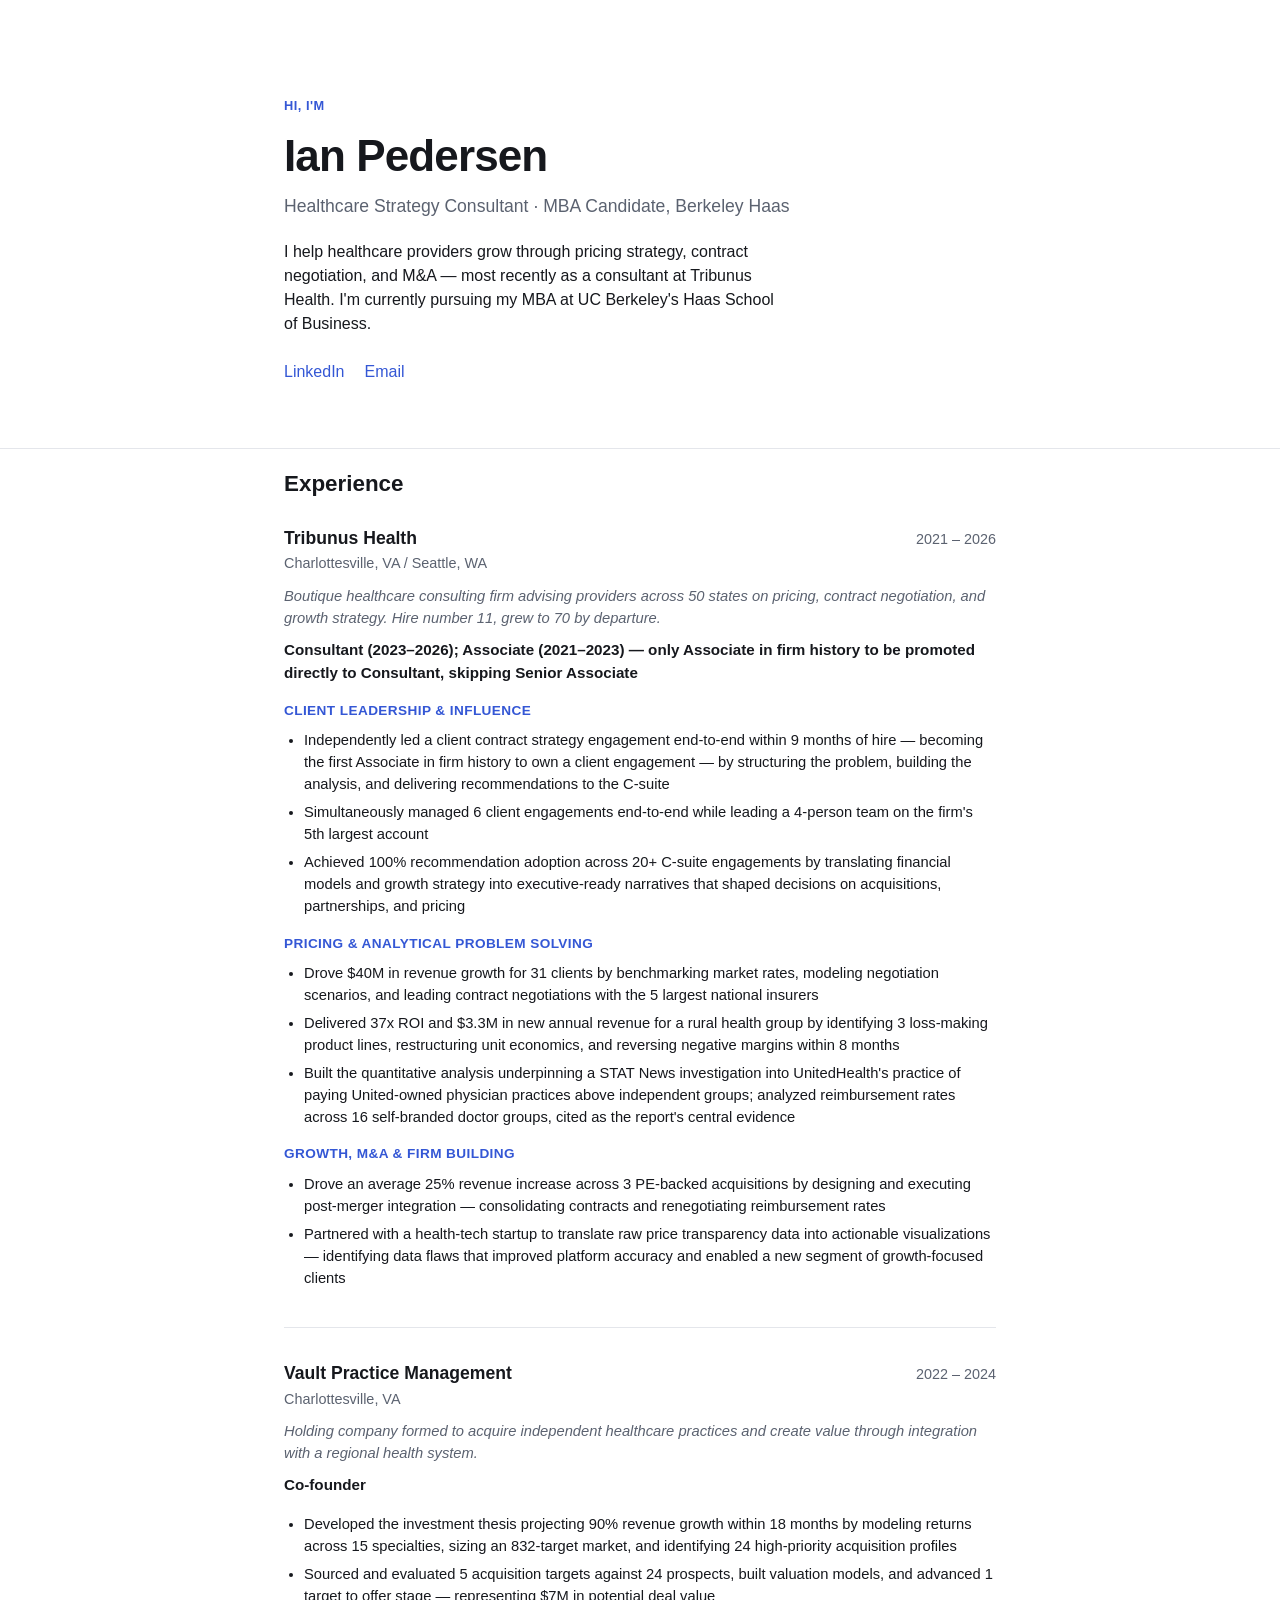
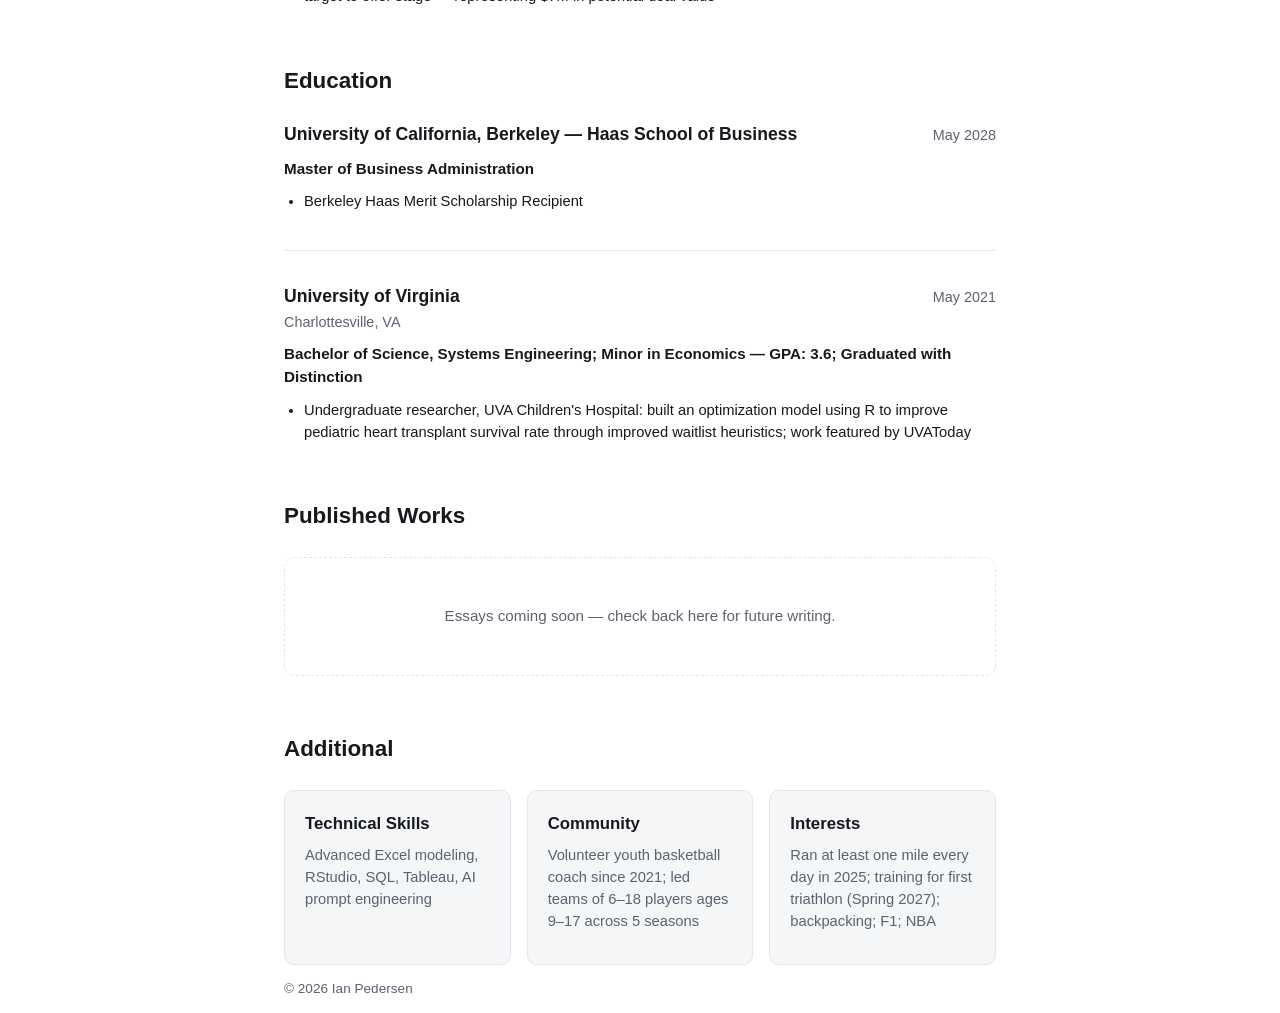
==== index.html @ 04729c50 "Replace placeholder content with resume content Add Experience, Education, and Additional sections s" ====
<!DOCTYPE html>
<html lang="en">
<head>
<meta charset="UTF-8">
<meta name="viewport" content="width=device-width, initial-scale=1.0">
<title>Ian Pedersen</title>
<meta name="description" content="Ian Pedersen — healthcare strategy consultant and MBA candidate at UC Berkeley Haas">
<link rel="stylesheet" href="style.css">
<link rel="icon" href="data:,">
</head>
<body>

<header class="hero">
  <div class="wrap">
    <p class="eyebrow">Hi, I'm</p>
    <h1>Ian Pedersen</h1>
    <p class="tagline">Healthcare Strategy Consultant &middot; MBA Candidate, Berkeley Haas</p>
    <p class="bio">
      I help healthcare providers grow through pricing strategy, contract negotiation, and M&amp;A —
      most recently as a consultant at Tribunus Health. I'm currently pursuing my MBA at UC Berkeley's
      Haas School of Business.
    </p>
    <div class="links">
      <a href="https://www.linkedin.com/in/ianpedersen2" target="_blank" rel="noopener">LinkedIn</a>
      <a href="mailto:ian_pedersen@berkeley.edu">Email</a>
    </div>
  </div>
</header>

<main class="wrap">

  <section id="experience">
    <h2>Experience</h2>

    <article class="job">
      <div class="job-header">
        <div>
          <h3>Tribunus Health</h3>
          <p class="job-location">Charlottesville, VA / Seattle, WA</p>
        </div>
        <p class="job-dates">2021 – 2026</p>
      </div>
      <p class="job-desc">
        Boutique healthcare consulting firm advising providers across 50 states on pricing, contract
        negotiation, and growth strategy. Hire number 11, grew to 70 by departure.
      </p>
      <p class="job-role">
        Consultant (2023–2026); Associate (2021–2023) — only Associate in firm history to be promoted
        directly to Consultant, skipping Senior Associate
      </p>

      <div class="bullet-group">
        <h4>Client Leadership &amp; Influence</h4>
        <ul>
          <li>Independently led a client contract strategy engagement end-to-end within 9 months of hire — becoming the first Associate in firm history to own a client engagement — by structuring the problem, building the analysis, and delivering recommendations to the C-suite</li>
          <li>Simultaneously managed 6 client engagements end-to-end while leading a 4-person team on the firm's 5th largest account</li>
          <li>Achieved 100% recommendation adoption across 20+ C-suite engagements by translating financial models and growth strategy into executive-ready narratives that shaped decisions on acquisitions, partnerships, and pricing</li>
        </ul>
      </div>

      <div class="bullet-group">
        <h4>Pricing &amp; Analytical Problem Solving</h4>
        <ul>
          <li>Drove $40M in revenue growth for 31 clients by benchmarking market rates, modeling negotiation scenarios, and leading contract negotiations with the 5 largest national insurers</li>
          <li>Delivered 37x ROI and $3.3M in new annual revenue for a rural health group by identifying 3 loss-making product lines, restructuring unit economics, and reversing negative margins within 8 months</li>
          <li>Built the quantitative analysis underpinning a STAT News investigation into UnitedHealth's practice of paying United-owned physician practices above independent groups; analyzed reimbursement rates across 16 self-branded doctor groups, cited as the report's central evidence</li>
        </ul>
      </div>

      <div class="bullet-group">
        <h4>Growth, M&amp;A &amp; Firm Building</h4>
        <ul>
          <li>Drove an average 25% revenue increase across 3 PE-backed acquisitions by designing and executing post-merger integration — consolidating contracts and renegotiating reimbursement rates</li>
          <li>Partnered with a health-tech startup to translate raw price transparency data into actionable visualizations — identifying data flaws that improved platform accuracy and enabled a new segment of growth-focused clients</li>
        </ul>
      </div>
    </article>

    <article class="job">
      <div class="job-header">
        <div>
          <h3>Vault Practice Management</h3>
          <p class="job-location">Charlottesville, VA</p>
        </div>
        <p class="job-dates">2022 – 2024</p>
      </div>
      <p class="job-desc">
        Holding company formed to acquire independent healthcare practices and create value through
        integration with a regional health system.
      </p>
      <p class="job-role">Co-founder</p>

      <div class="bullet-group">
        <ul>
          <li>Developed the investment thesis projecting 90% revenue growth within 18 months by modeling returns across 15 specialties, sizing an 832-target market, and identifying 24 high-priority acquisition profiles</li>
          <li>Sourced and evaluated 5 acquisition targets against 24 prospects, built valuation models, and advanced 1 target to offer stage — representing $7M in potential deal value</li>
        </ul>
      </div>
    </article>
  </section>

  <section id="education">
    <h2>Education</h2>

    <article class="job">
      <div class="job-header">
        <div>
          <h3>University of California, Berkeley — Haas School of Business</h3>
        </div>
        <p class="job-dates">May 2028</p>
      </div>
      <p class="job-role">Master of Business Administration</p>
      <ul>
        <li>Berkeley Haas Merit Scholarship Recipient</li>
      </ul>
    </article>

    <article class="job">
      <div class="job-header">
        <div>
          <h3>University of Virginia</h3>
          <p class="job-location">Charlottesville, VA</p>
        </div>
        <p class="job-dates">May 2021</p>
      </div>
      <p class="job-role">Bachelor of Science, Systems Engineering; Minor in Economics — GPA: 3.6; Graduated with Distinction</p>
      <ul>
        <li>Undergraduate researcher, UVA Children's Hospital: built an optimization model using R to improve pediatric heart transplant survival rate through improved waitlist heuristics; work featured by UVAToday</li>
      </ul>
    </article>
  </section>

  <section id="published-works">
    <h2>Published Works</h2>
    <div class="empty-state">
      <p>Essays coming soon — check back here for future writing.</p>
    </div>
  </section>

  <section id="additional">
    <h2>Additional</h2>
    <div class="grid">
      <article class="card">
        <h3>Technical Skills</h3>
        <p>Advanced Excel modeling, RStudio, SQL, Tableau, AI prompt engineering</p>
      </article>
      <article class="card">
        <h3>Community</h3>
        <p>Volunteer youth basketball coach since 2021; led teams of 6–18 players ages 9–17 across 5 seasons</p>
      </article>
      <article class="card">
        <h3>Interests</h3>
        <p>Ran at least one mile every day in 2025; training for first triathlon (Spring 2027); backpacking; F1; NBA</p>
      </article>
    </div>
  </section>

</main>

<footer class="wrap">
  <p>&copy; <span id="year"></span> Ian Pedersen</p>
</footer>

<script>
  document.getElementById('year').textContent = new Date().getFullYear();
</script>
</body>
</html>
---- style.css ----
:root {
  --bg: #ffffff;
  --fg: #16181d;
  --muted: #5b6270;
  --accent: #3457d5;
  --card-bg: #f5f6f8;
  --border: #e4e6eb;
}

@media (prefers-color-scheme: dark) {
  :root {
    --bg: #0f1115;
    --fg: #eef0f4;
    --muted: #a0a6b2;
    --accent: #7c9bff;
    --card-bg: #181b22;
    --border: #262a33;
  }
}

* { box-sizing: border-box; }

body {
  margin: 0;
  background: var(--bg);
  color: var(--fg);
  font-family: -apple-system, BlinkMacSystemFont, "Segoe UI", Roboto, Helvetica, Arial, sans-serif;
  line-height: 1.5;
}

.wrap {
  max-width: 760px;
  margin: 0 auto;
  padding: 0 24px;
}

.hero {
  padding: 96px 0 64px;
  border-bottom: 1px solid var(--border);
}

.eyebrow {
  margin: 0 0 8px;
  color: var(--accent);
  font-weight: 600;
  letter-spacing: 0.04em;
  text-transform: uppercase;
  font-size: 0.8rem;
}

h1 {
  margin: 0 0 4px;
  font-size: 2.75rem;
  letter-spacing: -0.02em;
}

.tagline {
  margin: 0 0 20px;
  color: var(--muted);
  font-size: 1.1rem;
}

.bio {
  max-width: 56ch;
  color: var(--fg);
}

.links {
  margin-top: 24px;
  display: flex;
  gap: 20px;
  flex-wrap: wrap;
}

.links a {
  color: var(--accent);
  text-decoration: none;
  font-weight: 500;
}

.links a:hover {
  text-decoration: underline;
}

main {
  padding: 64px 24px;
}

section {
  margin-bottom: 56px;
}

section:last-child {
  margin-bottom: 0;
}

h2 {
  font-size: 1.4rem;
  margin-bottom: 24px;
}

.job {
  padding-bottom: 32px;
  margin-bottom: 32px;
  border-bottom: 1px solid var(--border);
}

.job:last-child {
  padding-bottom: 0;
  margin-bottom: 0;
  border-bottom: none;
}

.job-header {
  display: flex;
  justify-content: space-between;
  align-items: baseline;
  gap: 16px;
  flex-wrap: wrap;
}

.job-header h3 {
  margin: 0;
  font-size: 1.1rem;
}

.job-location {
  margin: 2px 0 0;
  color: var(--muted);
  font-size: 0.9rem;
}

.job-dates {
  margin: 0;
  color: var(--muted);
  font-size: 0.9rem;
  white-space: nowrap;
}

.job-desc {
  font-style: italic;
  color: var(--muted);
  margin: 10px 0 0;
  font-size: 0.92rem;
}

.job-role {
  font-weight: 600;
  margin: 10px 0 0;
  font-size: 0.95rem;
}

.job ul {
  margin: 10px 0 0;
  padding-left: 20px;
}

.job li {
  margin-bottom: 6px;
  font-size: 0.92rem;
}

.bullet-group {
  margin-top: 16px;
}

.bullet-group h4 {
  margin: 0;
  font-size: 0.85rem;
  text-transform: uppercase;
  letter-spacing: 0.03em;
  color: var(--accent);
}

.bullet-group ul {
  margin: 8px 0 0;
  padding-left: 20px;
}

.bullet-group li {
  margin-bottom: 6px;
  font-size: 0.92rem;
}

.empty-state {
  border: 1px dashed var(--border);
  border-radius: 10px;
  padding: 32px 20px;
  text-align: center;
  color: var(--muted);
  font-size: 0.95rem;
}

.grid {
  display: grid;
  grid-template-columns: repeat(auto-fit, minmax(200px, 1fr));
  gap: 16px;
}

.card {
  border: 1px solid var(--border);
  background: var(--card-bg);
  border-radius: 10px;
  padding: 20px;
}

.card h3 {
  margin: 0 0 8px;
  font-size: 1.05rem;
}

.card p {
  margin: 0 0 12px;
  color: var(--muted);
  font-size: 0.92rem;
}

.card a {
  color: var(--accent);
  text-decoration: none;
  font-size: 0.9rem;
  font-weight: 500;
}

.card a:hover {
  text-decoration: underline;
}

footer {
  padding: 32px 24px 64px;
  color: var(--muted);
  font-size: 0.85rem;
}
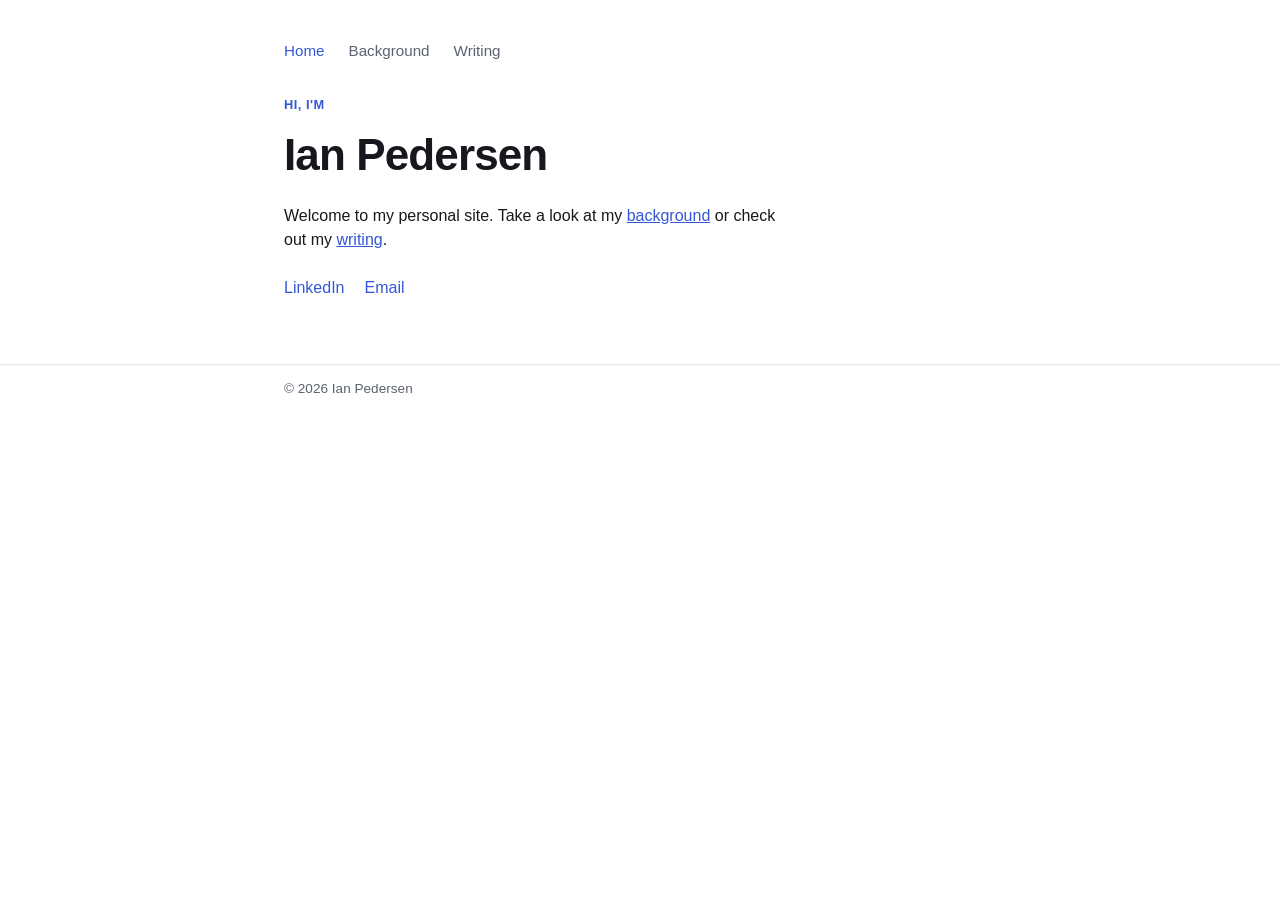
==== commit ce30bb08: "Split site into Home, Background, and Writing pages Move the resume content to its own Background pa" ====
--- a/index.html
+++ b/index.html
@@ -4,7 +4,7 @@
 <meta charset="UTF-8">
 <meta name="viewport" content="width=device-width, initial-scale=1.0">
 <title>Ian Pedersen</title>
-<meta name="description" content="Ian Pedersen — healthcare strategy consultant and MBA candidate at UC Berkeley Haas">
+<meta name="description" content="Ian Pedersen — personal site">
 <link rel="stylesheet" href="style.css">
 <link rel="icon" href="data:,">
 </head>
@@ -12,13 +12,16 @@
 
 <header class="hero">
   <div class="wrap">
+    <nav class="nav">
+      <a href="index.html" class="nav-current">Home</a>
+      <a href="background.html">Background</a>
+      <a href="writing.html">Writing</a>
+    </nav>
     <p class="eyebrow">Hi, I'm</p>
     <h1>Ian Pedersen</h1>
-    <p class="tagline">Healthcare Strategy Consultant &middot; MBA Candidate, Berkeley Haas</p>
     <p class="bio">
-      I help healthcare providers grow through pricing strategy, contract negotiation, and M&amp;A —
-      most recently as a consultant at Tribunus Health. I'm currently pursuing my MBA at UC Berkeley's
-      Haas School of Business.
+      Welcome to my personal site. Take a look at my <a href="background.html">background</a>
+      or check out my <a href="writing.html">writing</a>.
     </p>
     <div class="links">
       <a href="https://www.linkedin.com/in/ianpedersen2" target="_blank" rel="noopener">LinkedIn</a>
@@ -26,136 +29,6 @@
     </div>
   </div>
 </header>
-
-<main class="wrap">
-
-  <section id="experience">
-    <h2>Experience</h2>
-
-    <article class="job">
-      <div class="job-header">
-        <div>
-          <h3>Tribunus Health</h3>
-          <p class="job-location">Charlottesville, VA / Seattle, WA</p>
-        </div>
-        <p class="job-dates">2021 – 2026</p>
-      </div>
-      <p class="job-desc">
-        Boutique healthcare consulting firm advising providers across 50 states on pricing, contract
-        negotiation, and growth strategy. Hire number 11, grew to 70 by departure.
-      </p>
-      <p class="job-role">
-        Consultant (2023–2026); Associate (2021–2023) — only Associate in firm history to be promoted
-        directly to Consultant, skipping Senior Associate
-      </p>
-
-      <div class="bullet-group">
-        <h4>Client Leadership &amp; Influence</h4>
-        <ul>
-          <li>Independently led a client contract strategy engagement end-to-end within 9 months of hire — becoming the first Associate in firm history to own a client engagement — by structuring the problem, building the analysis, and delivering recommendations to the C-suite</li>
-          <li>Simultaneously managed 6 client engagements end-to-end while leading a 4-person team on the firm's 5th largest account</li>
-          <li>Achieved 100% recommendation adoption across 20+ C-suite engagements by translating financial models and growth strategy into executive-ready narratives that shaped decisions on acquisitions, partnerships, and pricing</li>
-        </ul>
-      </div>
-
-      <div class="bullet-group">
-        <h4>Pricing &amp; Analytical Problem Solving</h4>
-        <ul>
-          <li>Drove $40M in revenue growth for 31 clients by benchmarking market rates, modeling negotiation scenarios, and leading contract negotiations with the 5 largest national insurers</li>
-          <li>Delivered 37x ROI and $3.3M in new annual revenue for a rural health group by identifying 3 loss-making product lines, restructuring unit economics, and reversing negative margins within 8 months</li>
-          <li>Built the quantitative analysis underpinning a STAT News investigation into UnitedHealth's practice of paying United-owned physician practices above independent groups; analyzed reimbursement rates across 16 self-branded doctor groups, cited as the report's central evidence</li>
-        </ul>
-      </div>
-
-      <div class="bullet-group">
-        <h4>Growth, M&amp;A &amp; Firm Building</h4>
-        <ul>
-          <li>Drove an average 25% revenue increase across 3 PE-backed acquisitions by designing and executing post-merger integration — consolidating contracts and renegotiating reimbursement rates</li>
-          <li>Partnered with a health-tech startup to translate raw price transparency data into actionable visualizations — identifying data flaws that improved platform accuracy and enabled a new segment of growth-focused clients</li>
-        </ul>
-      </div>
-    </article>
-
-    <article class="job">
-      <div class="job-header">
-        <div>
-          <h3>Vault Practice Management</h3>
-          <p class="job-location">Charlottesville, VA</p>
-        </div>
-        <p class="job-dates">2022 – 2024</p>
-      </div>
-      <p class="job-desc">
-        Holding company formed to acquire independent healthcare practices and create value through
-        integration with a regional health system.
-      </p>
-      <p class="job-role">Co-founder</p>
-
-      <div class="bullet-group">
-        <ul>
-          <li>Developed the investment thesis projecting 90% revenue growth within 18 months by modeling returns across 15 specialties, sizing an 832-target market, and identifying 24 high-priority acquisition profiles</li>
-          <li>Sourced and evaluated 5 acquisition targets against 24 prospects, built valuation models, and advanced 1 target to offer stage — representing $7M in potential deal value</li>
-        </ul>
-      </div>
-    </article>
-  </section>
-
-  <section id="education">
-    <h2>Education</h2>
-
-    <article class="job">
-      <div class="job-header">
-        <div>
-          <h3>University of California, Berkeley — Haas School of Business</h3>
-        </div>
-        <p class="job-dates">May 2028</p>
-      </div>
-      <p class="job-role">Master of Business Administration</p>
-      <ul>
-        <li>Berkeley Haas Merit Scholarship Recipient</li>
-      </ul>
-    </article>
-
-    <article class="job">
-      <div class="job-header">
-        <div>
-          <h3>University of Virginia</h3>
-          <p class="job-location">Charlottesville, VA</p>
-        </div>
-        <p class="job-dates">May 2021</p>
-      </div>
-      <p class="job-role">Bachelor of Science, Systems Engineering; Minor in Economics — GPA: 3.6; Graduated with Distinction</p>
-      <ul>
-        <li>Undergraduate researcher, UVA Children's Hospital: built an optimization model using R to improve pediatric heart transplant survival rate through improved waitlist heuristics; work featured by UVAToday</li>
-      </ul>
-    </article>
-  </section>
-
-  <section id="published-works">
-    <h2>Published Works</h2>
-    <div class="empty-state">
-      <p>Essays coming soon — check back here for future writing.</p>
-    </div>
-  </section>
-
-  <section id="additional">
-    <h2>Additional</h2>
-    <div class="grid">
-      <article class="card">
-        <h3>Technical Skills</h3>
-        <p>Advanced Excel modeling, RStudio, SQL, Tableau, AI prompt engineering</p>
-      </article>
-      <article class="card">
-        <h3>Community</h3>
-        <p>Volunteer youth basketball coach since 2021; led teams of 6–18 players ages 9–17 across 5 seasons</p>
-      </article>
-      <article class="card">
-        <h3>Interests</h3>
-        <p>Ran at least one mile every day in 2025; training for first triathlon (Spring 2027); backpacking; F1; NBA</p>
-      </article>
-    </div>
-  </section>
-
-</main>
 
 <footer class="wrap">
   <p>&copy; <span id="year"></span> Ian Pedersen</p>
--- a/style.css
+++ b/style.css
@@ -35,8 +35,37 @@
 }
 
 .hero {
-  padding: 96px 0 64px;
+  padding: 40px 0 64px;
   border-bottom: 1px solid var(--border);
+}
+
+.hero-compact {
+  padding-bottom: 48px;
+}
+
+.hero-compact h1 {
+  margin-top: 24px;
+}
+
+.nav {
+  display: flex;
+  gap: 24px;
+  margin-bottom: 32px;
+}
+
+.nav a {
+  color: var(--muted);
+  text-decoration: none;
+  font-weight: 500;
+  font-size: 0.95rem;
+}
+
+.nav a:hover {
+  color: var(--fg);
+}
+
+.nav a.nav-current {
+  color: var(--accent);
 }
 
 .eyebrow {
@@ -63,6 +92,10 @@
 .bio {
   max-width: 56ch;
   color: var(--fg);
+}
+
+.bio a {
+  color: var(--accent);
 }
 
 .links {
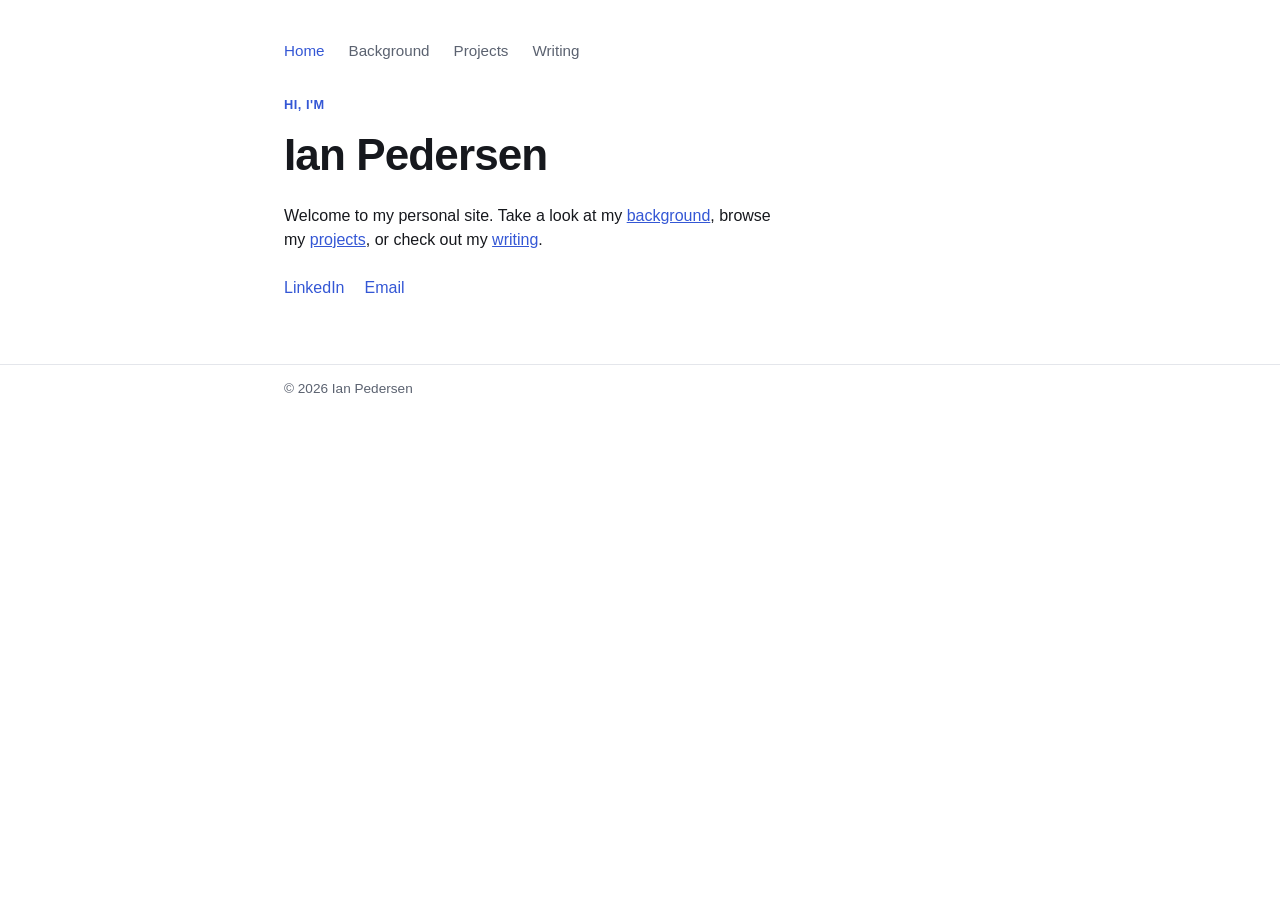
==== commit 114ea3d3: "Add Projects page Placeholder page for projects and tools, with nav updated across all pages to incl" ====
--- a/index.html
+++ b/index.html
@@ -15,13 +15,14 @@
     <nav class="nav">
       <a href="index.html" class="nav-current">Home</a>
       <a href="background.html">Background</a>
+      <a href="projects.html">Projects</a>
       <a href="writing.html">Writing</a>
     </nav>
     <p class="eyebrow">Hi, I'm</p>
     <h1>Ian Pedersen</h1>
     <p class="bio">
-      Welcome to my personal site. Take a look at my <a href="background.html">background</a>
-      or check out my <a href="writing.html">writing</a>.
+      Welcome to my personal site. Take a look at my <a href="background.html">background</a>,
+      browse my <a href="projects.html">projects</a>, or check out my <a href="writing.html">writing</a>.
     </p>
     <div class="links">
       <a href="https://www.linkedin.com/in/ianpedersen2" target="_blank" rel="noopener">LinkedIn</a>
--- a/style.css
+++ b/style.css
@@ -224,6 +224,20 @@
   font-size: 0.95rem;
 }
 
+.empty-state p {
+  margin: 0 0 12px;
+}
+
+.substack-link {
+  color: var(--accent);
+  text-decoration: none;
+  font-weight: 600;
+}
+
+.substack-link:hover {
+  text-decoration: underline;
+}
+
 .grid {
   display: grid;
   grid-template-columns: repeat(auto-fit, minmax(200px, 1fr));
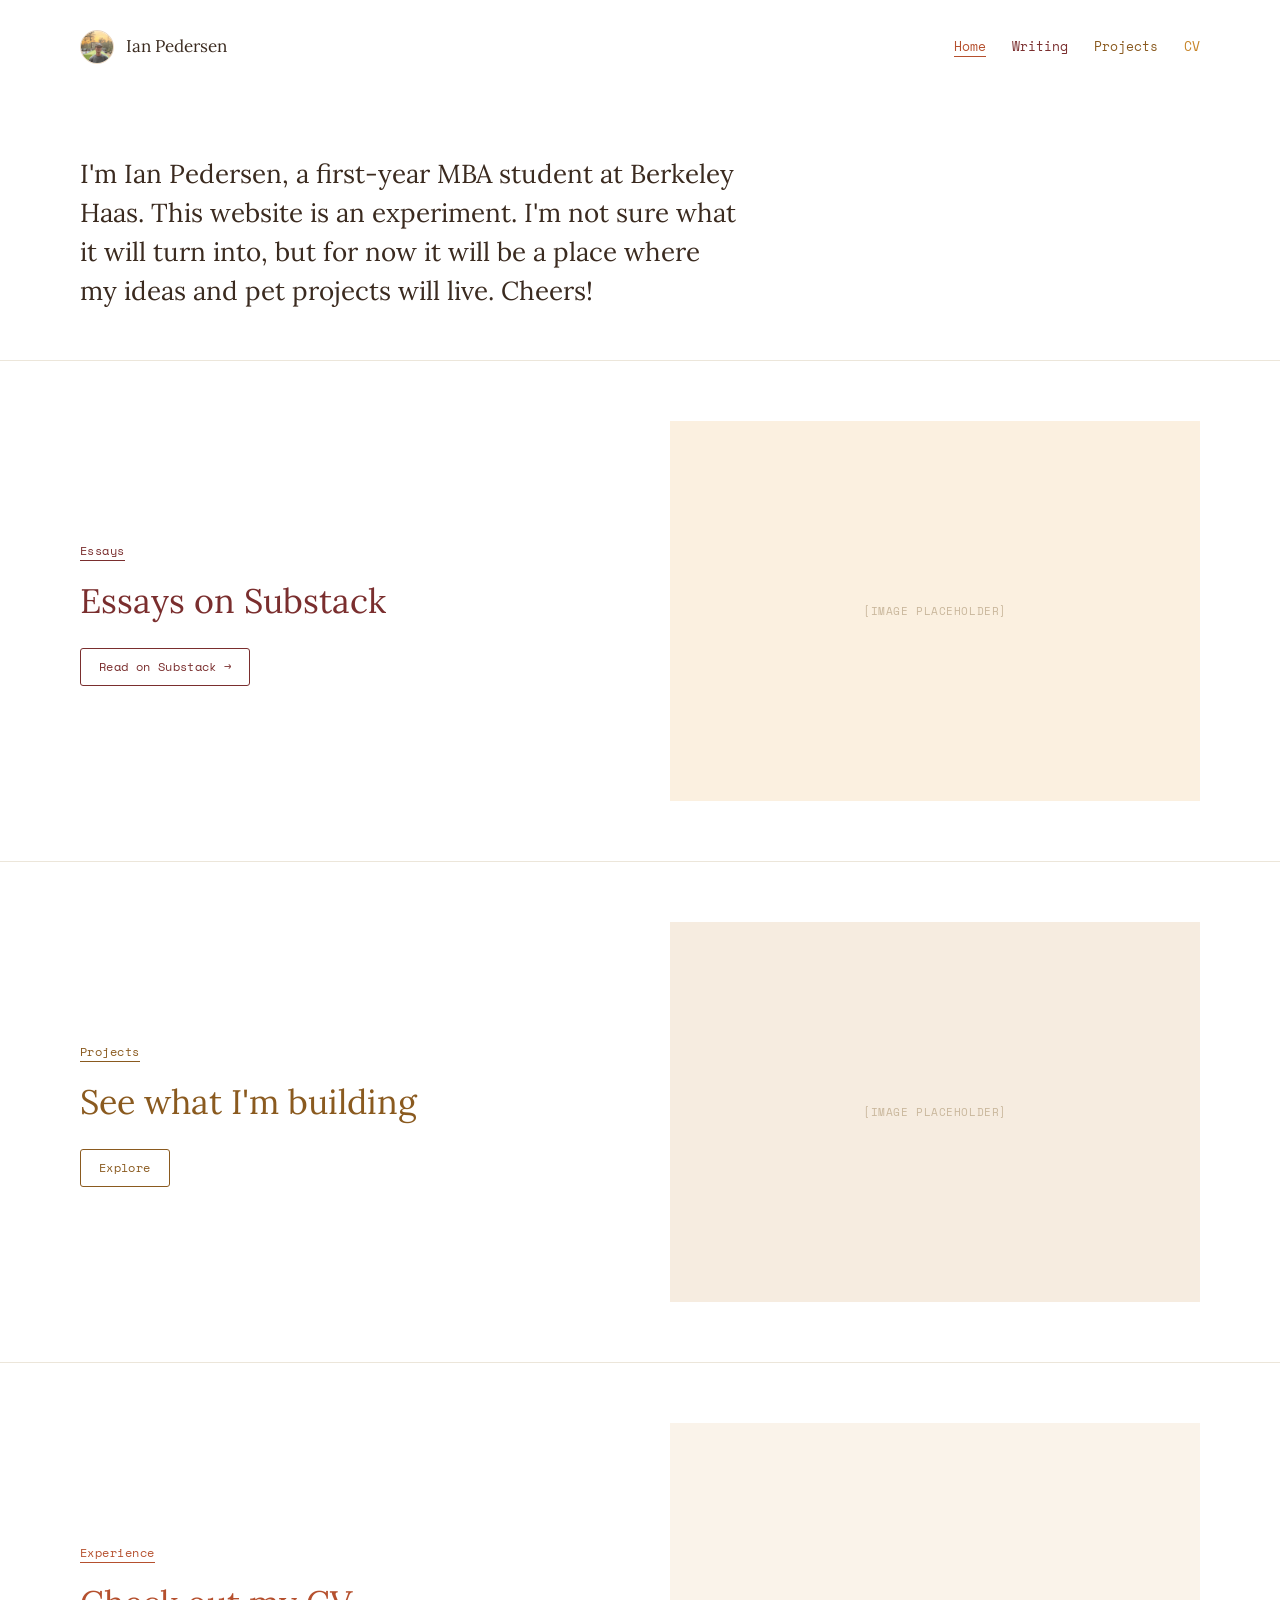
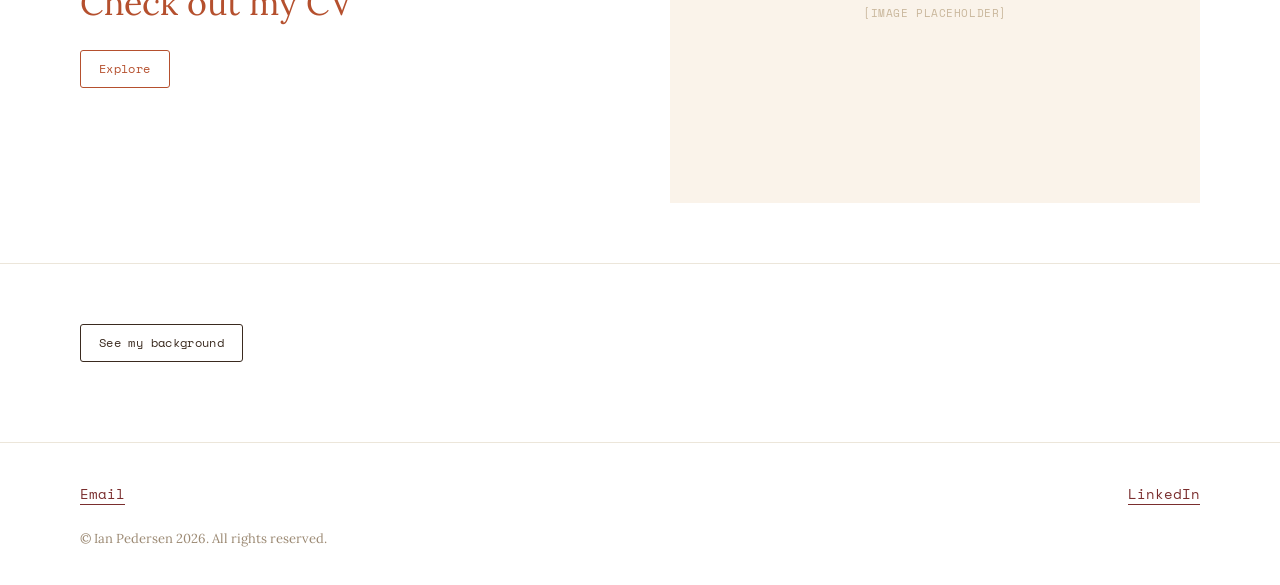
==== commit 0cd78ff3: "Redesign site to the Rust & Ochre wireframe Full visual redesign matching the approved wireframe: Lo" ====
--- a/index.html
+++ b/index.html
@@ -5,34 +5,99 @@
 <meta name="viewport" content="width=device-width, initial-scale=1.0">
 <title>Ian Pedersen</title>
 <meta name="description" content="Ian Pedersen — personal site">
+<link rel="preconnect" href="https://fonts.googleapis.com">
+<link href="https://fonts.googleapis.com/css2?family=Lora:ital,wght@0,400;0,500;1,400&family=Space+Mono:wght@400;700&display=swap" rel="stylesheet">
 <link rel="stylesheet" href="style.css">
 <link rel="icon" href="data:,">
 </head>
 <body>
 
-<header class="hero">
-  <div class="wrap">
-    <nav class="nav">
-      <a href="index.html" class="nav-current">Home</a>
-      <a href="background.html">Background</a>
-      <a href="projects.html">Projects</a>
-      <a href="writing.html">Writing</a>
+<div class="wrap">
+  <header class="site-header">
+    <div class="brand">
+      <img src="images/headshot.jpg" alt="Ian Pedersen">
+      <span>Ian Pedersen</span>
+    </div>
+    <nav class="nav mono">
+      <a href="index.html" class="current c-rust">Home</a>
+      <a href="writing.html" class="c-maroon">Writing</a>
+      <a href="projects.html" class="c-ochre">Projects</a>
+      <a href="background.html" class="c-amber">CV</a>
     </nav>
-    <p class="eyebrow">Hi, I'm</p>
-    <h1>Ian Pedersen</h1>
-    <p class="bio">
-      Welcome to my personal site. Take a look at my <a href="background.html">background</a>,
-      browse my <a href="projects.html">projects</a>, or check out my <a href="writing.html">writing</a>.
-    </p>
-    <div class="links">
-      <a href="https://www.linkedin.com/in/ianpedersen2" target="_blank" rel="noopener">LinkedIn</a>
-      <a href="mailto:ian_pedersen@berkeley.edu">Email</a>
+  </header>
+</div>
+
+<div class="wrap">
+  <div class="home-hero">
+    <p>I'm Ian Pedersen, a first-year MBA student at Berkeley Haas. This website is an experiment. I'm not sure what it will turn into, but for now it will be a place where my ideas and pet projects will live. Cheers!</p>
+  </div>
+</div>
+
+<div class="divider"><div class="wrap"></div></div>
+<div class="wrap">
+  <div class="row">
+    <div class="row-content">
+      <a href="writing.html" class="row-eyebrow mono c-maroon">Essays</a>
+      <h2 class="c-maroon">Essays on Substack</h2>
+      <a href="https://ianpedersen2.substack.com" target="_blank" rel="noopener" class="pill c-maroon">
+        <span class="mono">Read on Substack &rarr;</span>
+      </a>
+    </div>
+    <div class="row-media tint2">
+      <span class="mono">[Image placeholder]</span>
     </div>
   </div>
-</header>
+</div>
 
-<footer class="wrap">
-  <p>&copy; <span id="year"></span> Ian Pedersen</p>
+<div class="divider"><div class="wrap"></div></div>
+<div class="wrap">
+  <div class="row">
+    <div class="row-content">
+      <a href="projects.html" class="row-eyebrow mono c-ochre">Projects</a>
+      <h2 class="c-ochre">See what I'm building</h2>
+      <a href="projects.html" class="pill c-ochre">
+        <span class="mono">Explore</span>
+      </a>
+    </div>
+    <div class="row-media tint3">
+      <span class="mono">[Image placeholder]</span>
+    </div>
+  </div>
+</div>
+
+<div class="divider"><div class="wrap"></div></div>
+<div class="wrap">
+  <div class="row">
+    <div class="row-content">
+      <a href="background.html" class="row-eyebrow mono c-rust">Experience</a>
+      <h2 class="c-rust">Check out my CV</h2>
+      <a href="background.html" class="pill c-rust">
+        <span class="mono">Explore</span>
+      </a>
+    </div>
+    <div class="row-media tint1">
+      <span class="mono">[Image placeholder]</span>
+    </div>
+  </div>
+</div>
+
+<div class="divider"><div class="wrap"></div></div>
+<div class="wrap">
+  <div style="padding: 60px 0;">
+    <a href="background.html" class="pill c-fg">
+      <span class="mono">See my background</span>
+    </a>
+  </div>
+</div>
+
+<footer class="site-footer">
+  <div class="wrap">
+    <div class="footer-links mono">
+      <a href="mailto:ian_pedersen@berkeley.edu">Email</a>
+      <a href="https://www.linkedin.com/in/ianpedersen2" target="_blank" rel="noopener">LinkedIn</a>
+    </div>
+    <p class="copyright">&copy; Ian Pedersen <span id="year"></span>. All rights reserved.</p>
+  </div>
 </footer>
 
 <script>
--- a/style.css
+++ b/style.css
@@ -1,21 +1,19 @@
 :root {
   --bg: #ffffff;
-  --fg: #16181d;
-  --muted: #5b6270;
-  --accent: #3457d5;
-  --card-bg: #f5f6f8;
-  --border: #e4e6eb;
-}
-
-@media (prefers-color-scheme: dark) {
-  :root {
-    --bg: #0f1115;
-    --fg: #eef0f4;
-    --muted: #a0a6b2;
-    --accent: #7c9bff;
-    --card-bg: #181b22;
-    --border: #262a33;
-  }
+  --fg: #3a2a1f;
+  --muted: #7a6a58;
+  --muted2: #9c8a74;
+  --border: #ece6da;
+  --tint1: #faf3ea;
+  --tint2: #fbf0e0;
+  --tint3: #f6ece0;
+  --tint-border: #ecd9c2;
+  --placeholder: #c9b79c;
+
+  --rust: #b5502e;
+  --maroon: #7a2e2e;
+  --ochre: #8a5a1f;
+  --amber: #c8862b;
 }
 
 * { box-sizing: border-box; }
@@ -24,117 +22,215 @@
   margin: 0;
   background: var(--bg);
   color: var(--fg);
-  font-family: -apple-system, BlinkMacSystemFont, "Segoe UI", Roboto, Helvetica, Arial, sans-serif;
+  font-family: 'Lora', Georgia, serif;
   line-height: 1.5;
 }
 
+.mono { font-family: 'Space Mono', 'Courier New', monospace; }
+
+a { text-decoration: none; color: inherit; }
+
 .wrap {
-  max-width: 760px;
+  max-width: 1280px;
   margin: 0 auto;
-  padding: 0 24px;
-}
-
-.hero {
-  padding: 40px 0 64px;
-  border-bottom: 1px solid var(--border);
-}
-
-.hero-compact {
-  padding-bottom: 48px;
-}
-
-.hero-compact h1 {
-  margin-top: 24px;
+  padding: 0 80px;
+}
+
+@media (max-width: 900px) {
+  .wrap { padding: 0 32px; }
+}
+
+@media (max-width: 520px) {
+  .wrap { padding: 0 20px; }
+}
+
+/* Header */
+.site-header {
+  display: flex;
+  align-items: center;
+  justify-content: space-between;
+  flex-wrap: wrap;
+  gap: 16px;
+  padding: 30px 0;
+}
+
+.brand {
+  display: flex;
+  align-items: center;
+  gap: 12px;
+}
+
+.brand img {
+  width: 34px;
+  height: 34px;
+  border-radius: 999px;
+  object-fit: cover;
+  border: 1px solid var(--tint-border);
+  display: block;
+}
+
+.brand span {
+  font-size: 17px;
 }
 
 .nav {
   display: flex;
-  gap: 24px;
-  margin-bottom: 32px;
+  gap: 26px;
+  font-size: 13px;
+  flex-wrap: wrap;
 }
 
 .nav a {
+  border-bottom: 1px solid transparent;
+}
+
+.nav a:hover,
+.nav a.current {
+  border-bottom-color: currentColor;
+}
+
+.divider {
+  border-top: 1px solid var(--border);
+}
+
+/* Color utilities */
+.c-rust { color: var(--rust); }
+.c-maroon { color: var(--maroon); }
+.c-ochre { color: var(--ochre); }
+.c-amber { color: var(--amber); }
+.c-fg { color: var(--fg); }
+
+/* Pill buttons */
+.pill {
+  display: inline-flex;
+  padding: 9px 18px;
+  border: 1px solid currentColor;
+  border-radius: 3px;
+  font-size: 12px;
+  letter-spacing: 0.03em;
+}
+
+.pill:hover {
+  background: currentColor;
+  color: var(--bg);
+}
+
+/* Home hero */
+.home-hero {
+  padding: 60px 0 50px;
+}
+
+.home-hero p {
+  margin: 0;
+  max-width: 660px;
+  font-size: 26px;
+  line-height: 1.5;
+}
+
+/* Alternating text + media rows */
+.row {
+  display: flex;
+  align-items: center;
+  gap: 60px;
+  padding: 60px 0;
+}
+
+@media (max-width: 820px) {
+  .row {
+    flex-direction: column;
+    align-items: flex-start;
+    gap: 28px;
+    padding: 44px 0;
+  }
+  .row-media { width: 100%; }
+}
+
+.row-content {
+  flex: 1;
+  min-width: 0;
+}
+
+.row-eyebrow {
+  display: inline-block;
+  font-size: 12px;
+  letter-spacing: 0.04em;
+  margin-bottom: 14px;
+  border-bottom: 1px solid currentColor;
+}
+
+.row h2 {
+  margin: 0 0 22px;
+  font-size: 34px;
+  font-weight: 400;
+}
+
+.row-desc {
+  margin: 0;
+  max-width: 480px;
+  font-size: 15px;
+  line-height: 1.6;
   color: var(--muted);
-  text-decoration: none;
-  font-weight: 500;
-  font-size: 0.95rem;
-}
-
-.nav a:hover {
-  color: var(--fg);
-}
-
-.nav a.nav-current {
-  color: var(--accent);
-}
-
-.eyebrow {
-  margin: 0 0 8px;
-  color: var(--accent);
-  font-weight: 600;
-  letter-spacing: 0.04em;
-  text-transform: uppercase;
-  font-size: 0.8rem;
-}
-
-h1 {
-  margin: 0 0 4px;
-  font-size: 2.75rem;
-  letter-spacing: -0.02em;
-}
-
-.tagline {
-  margin: 0 0 20px;
-  color: var(--muted);
-  font-size: 1.1rem;
-}
-
-.bio {
-  max-width: 56ch;
-  color: var(--fg);
-}
-
-.bio a {
-  color: var(--accent);
-}
-
-.links {
-  margin-top: 24px;
-  display: flex;
-  gap: 20px;
-  flex-wrap: wrap;
-}
-
-.links a {
-  color: var(--accent);
-  text-decoration: none;
-  font-weight: 500;
-}
-
-.links a:hover {
-  text-decoration: underline;
-}
-
-main {
-  padding: 64px 24px;
-}
-
-section {
-  margin-bottom: 56px;
-}
-
-section:last-child {
-  margin-bottom: 0;
-}
-
-h2 {
-  font-size: 1.4rem;
-  margin-bottom: 24px;
+}
+
+.row-media {
+  flex: 1;
+  min-width: 0;
+  height: 380px;
+  display: flex;
+  align-items: center;
+  justify-content: center;
+}
+
+.row-media.tint1 { background: var(--tint1); }
+.row-media.tint2 { background: var(--tint2); }
+.row-media.tint3 { background: var(--tint3); }
+
+.row-media span {
+  font-size: 11px;
+  letter-spacing: 0.05em;
+  text-transform: uppercase;
+  color: var(--placeholder);
+}
+
+/* Page title */
+.page-title {
+  padding: 60px 0 50px;
+}
+
+.page-title h1 {
+  margin: 0;
+  font-size: 44px;
+  font-weight: 400;
+}
+
+.page-links {
+  display: flex;
+  gap: 22px;
+  font-size: 13px;
+  margin-top: 18px;
+}
+
+.page-links a {
+  border-bottom: 1px solid currentColor;
+  color: var(--maroon);
+}
+
+/* CV / background sections */
+.cv-section {
+  padding: 56px 0;
+}
+
+.cv-eyebrow {
+  margin: 0 0 34px;
+  font-size: 12px;
+  letter-spacing: 0.06em;
+  text-transform: uppercase;
+  color: var(--amber);
 }
 
 .job {
-  padding-bottom: 32px;
-  margin-bottom: 32px;
+  padding-bottom: 40px;
+  margin-bottom: 40px;
   border-bottom: 1px solid var(--border);
 }
 
@@ -148,133 +244,203 @@
   display: flex;
   justify-content: space-between;
   align-items: baseline;
-  gap: 16px;
   flex-wrap: wrap;
-}
-
-.job-header h3 {
-  margin: 0;
-  font-size: 1.1rem;
+  gap: 12px;
+}
+
+.job-header h2 {
+  margin: 0;
+  font-size: 24px;
+  font-weight: 500;
+  color: var(--rust);
+}
+
+.job.edu .job-header h2 {
+  font-size: 22px;
 }
 
 .job-location {
-  margin: 2px 0 0;
-  color: var(--muted);
-  font-size: 0.9rem;
+  margin: 4px 0 0;
+  font-size: 12px;
+  color: var(--muted2);
 }
 
 .job-dates {
   margin: 0;
-  color: var(--muted);
-  font-size: 0.9rem;
+  font-size: 12px;
+  color: var(--muted2);
   white-space: nowrap;
 }
 
 .job-desc {
+  margin: 14px 0 0;
+  max-width: 760px;
   font-style: italic;
   color: var(--muted);
-  margin: 10px 0 0;
-  font-size: 0.92rem;
+  font-size: 15px;
+  line-height: 1.6;
 }
 
 .job-role {
+  margin: 12px 0 0;
   font-weight: 600;
-  margin: 10px 0 0;
-  font-size: 0.95rem;
+  font-size: 15px;
 }
 
 .job ul {
-  margin: 10px 0 0;
+  margin: 16px 0 0;
   padding-left: 20px;
-}
-
-.job li {
-  margin-bottom: 6px;
-  font-size: 0.92rem;
+  font-size: 14px;
+  line-height: 1.7;
 }
 
 .bullet-group {
-  margin-top: 16px;
-}
-
-.bullet-group h4 {
-  margin: 0;
-  font-size: 0.85rem;
-  text-transform: uppercase;
-  letter-spacing: 0.03em;
-  color: var(--accent);
+  margin-top: 20px;
+}
+
+.bullet-group .label {
+  margin: 0 0 8px;
+  font-size: 11px;
+  letter-spacing: 0.05em;
+  text-transform: uppercase;
+  color: var(--rust);
 }
 
 .bullet-group ul {
-  margin: 8px 0 0;
+  margin: 0;
   padding-left: 20px;
-}
-
-.bullet-group li {
-  margin-bottom: 6px;
-  font-size: 0.92rem;
-}
-
-.empty-state {
-  border: 1px dashed var(--border);
-  border-radius: 10px;
-  padding: 32px 20px;
-  text-align: center;
+  font-size: 14px;
+  line-height: 1.7;
+}
+
+/* Additional info cards */
+.info-grid {
+  display: grid;
+  grid-template-columns: repeat(3, minmax(0, 1fr));
+  gap: 20px;
+}
+
+@media (max-width: 820px) {
+  .info-grid { grid-template-columns: 1fr; }
+}
+
+.info-card {
+  background: var(--tint1);
+  border: 1px solid var(--tint-border);
+  border-radius: 4px;
+  padding: 20px;
+}
+
+.info-card h3 {
+  margin: 0 0 8px;
+  font-size: 15px;
+  color: var(--maroon);
+}
+
+.info-card p {
+  margin: 0;
+  font-size: 13.5px;
+  line-height: 1.6;
   color: var(--muted);
-  font-size: 0.95rem;
-}
-
-.empty-state p {
-  margin: 0 0 12px;
-}
-
-.substack-link {
-  color: var(--accent);
-  text-decoration: none;
-  font-weight: 600;
-}
-
-.substack-link:hover {
+}
+
+/* Under-construction badge (Projects page) */
+.badge-construction {
+  display: inline-block;
+  font-size: 11px;
+  letter-spacing: 0.06em;
+  text-transform: uppercase;
+  border: 1px dashed currentColor;
+  border-radius: 3px;
+  padding: 4px 10px;
+  margin-bottom: 16px;
+}
+
+.row-note {
+  margin: 0 0 16px;
+  font-size: 12px;
+  font-style: italic;
+  color: var(--muted2);
+}
+
+/* Writing page */
+.writing-body {
+  padding: 70px 0;
+}
+
+.writing-body > p.intro {
+  margin: 0 0 28px;
+  font-size: 26px;
+  line-height: 1.5;
+}
+
+.recent-posts {
+  margin-top: 56px;
+}
+
+.recent-posts-label {
+  margin: 0 0 8px;
+  font-size: 12px;
+  letter-spacing: 0.06em;
+  text-transform: uppercase;
+  color: var(--amber);
+}
+
+.post-card {
+  padding: 28px 0;
+  border-top: 1px solid var(--border);
+}
+
+.post-date {
+  margin: 0 0 6px;
+  font-size: 11px;
+  letter-spacing: 0.05em;
+  text-transform: uppercase;
+  color: var(--muted2);
+}
+
+.post-card h3 {
+  margin: 0 0 8px;
+  font-size: 22px;
+  font-weight: 400;
+  color: var(--maroon);
+}
+
+.post-card h3 a:hover {
   text-decoration: underline;
 }
 
-.grid {
-  display: grid;
-  grid-template-columns: repeat(auto-fit, minmax(200px, 1fr));
-  gap: 16px;
-}
-
-.card {
-  border: 1px solid var(--border);
-  background: var(--card-bg);
-  border-radius: 10px;
-  padding: 20px;
-}
-
-.card h3 {
-  margin: 0 0 8px;
-  font-size: 1.05rem;
-}
-
-.card p {
-  margin: 0 0 12px;
+.post-card .excerpt {
+  margin: 0;
+  max-width: 640px;
+  font-size: 15px;
+  line-height: 1.6;
   color: var(--muted);
-  font-size: 0.92rem;
-}
-
-.card a {
-  color: var(--accent);
-  text-decoration: none;
-  font-size: 0.9rem;
-  font-weight: 500;
-}
-
-.card a:hover {
-  text-decoration: underline;
-}
-
-footer {
-  padding: 32px 24px 64px;
-  color: var(--muted);
-  font-size: 0.85rem;
-}
+}
+
+/* Footer */
+.site-footer {
+  border-top: 1px solid var(--border);
+  padding-top: 40px;
+  margin-top: 20px;
+}
+
+.footer-links {
+  display: flex;
+  justify-content: space-between;
+  flex-wrap: wrap;
+  gap: 12px;
+  font-size: 14px;
+}
+
+.footer-links a {
+  border-bottom: 1px solid currentColor;
+  color: var(--maroon);
+}
+
+.copyright {
+  margin: 24px 0 0;
+  padding-bottom: 36px;
+  font-size: 13px;
+  color: var(--muted2);
+}
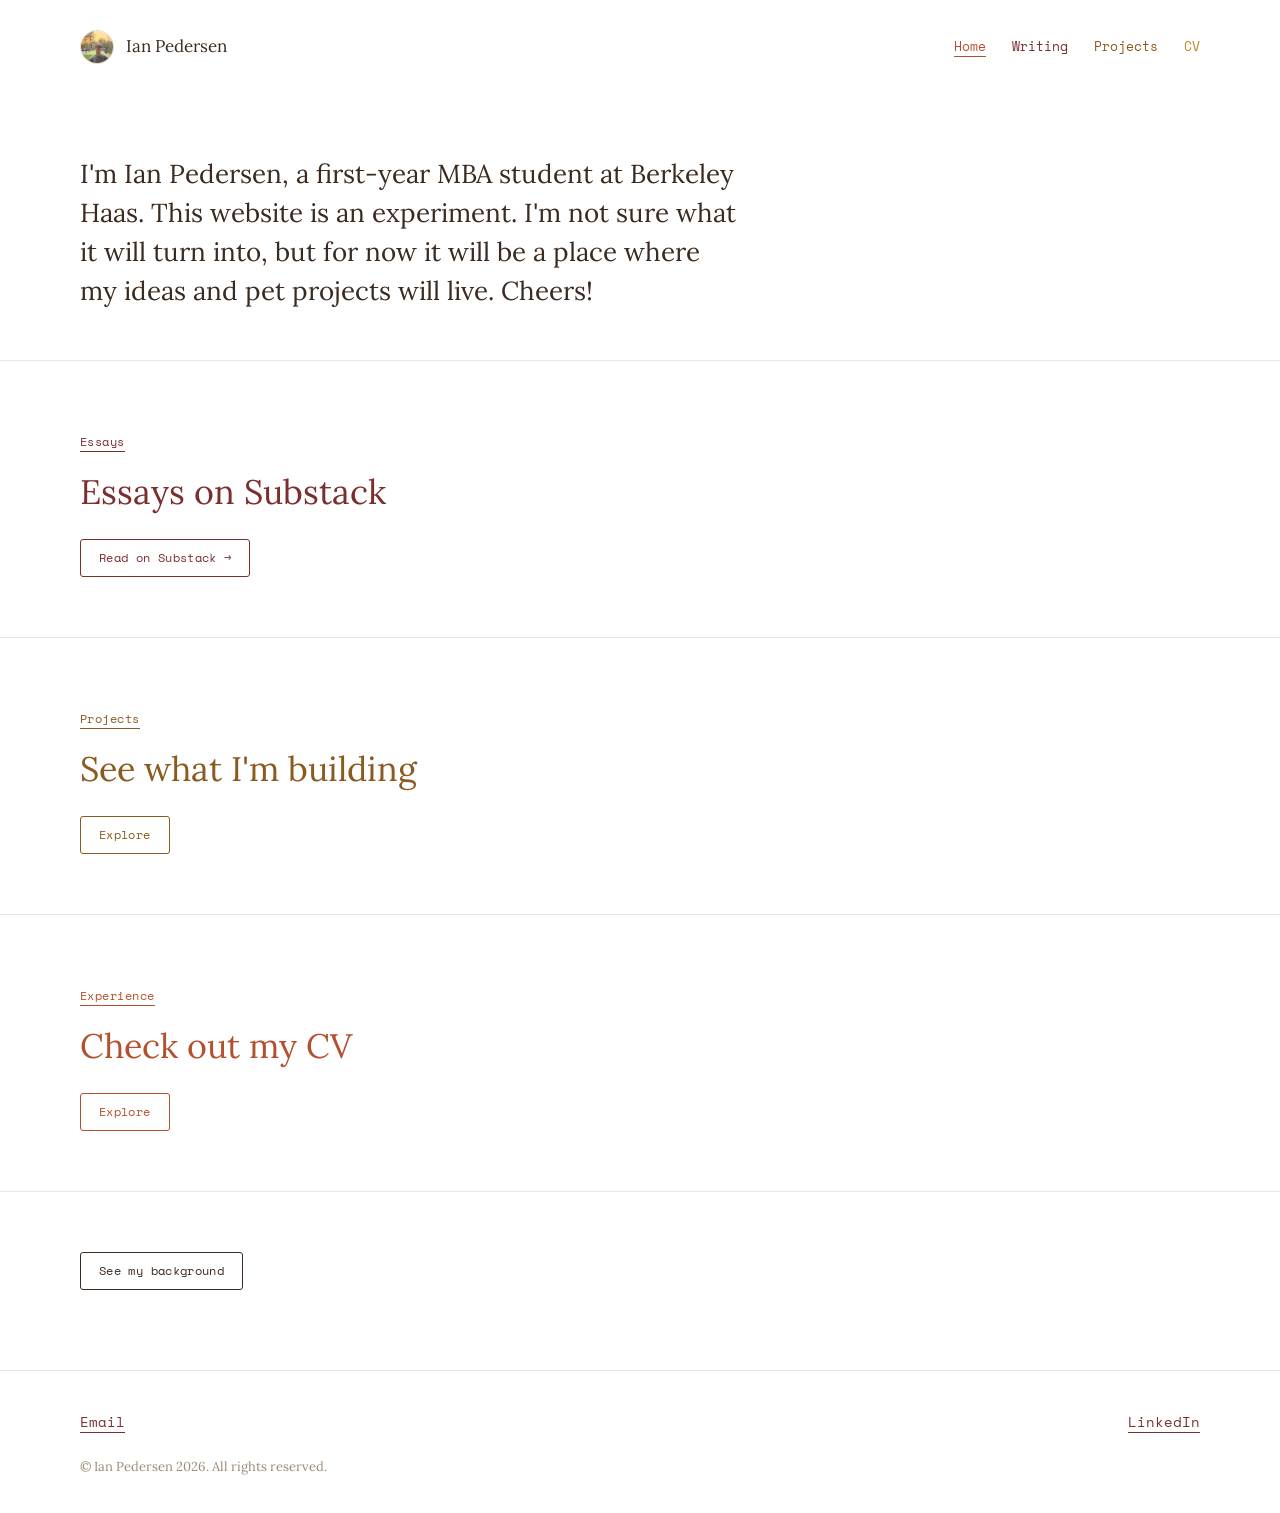
==== commit 8ecd960c: "Remove home page image placeholders, add row hover invert Each home page row (Essays, Projects, Expe" ====
--- a/index.html
+++ b/index.html
@@ -33,53 +33,38 @@
   </div>
 </div>
 
-<div class="divider"><div class="wrap"></div></div>
-<div class="wrap">
-  <div class="row">
-    <div class="row-content">
-      <a href="writing.html" class="row-eyebrow mono c-maroon">Essays</a>
-      <h2 class="c-maroon">Essays on Substack</h2>
-      <a href="https://ianpedersen2.substack.com" target="_blank" rel="noopener" class="pill c-maroon">
-        <span class="mono">Read on Substack &rarr;</span>
-      </a>
-    </div>
-    <div class="row-media tint2">
-      <span class="mono">[Image placeholder]</span>
+<div class="divider"></div>
+<a href="https://ianpedersen2.substack.com" target="_blank" rel="noopener" class="feature-row theme-maroon">
+  <div class="wrap">
+    <div class="feature-row-pad">
+      <p class="row-eyebrow mono">Essays</p>
+      <h2>Essays on Substack</h2>
+      <span class="pill-static mono">Read on Substack &rarr;</span>
     </div>
   </div>
-</div>
+</a>
 
-<div class="divider"><div class="wrap"></div></div>
-<div class="wrap">
-  <div class="row">
-    <div class="row-content">
-      <a href="projects.html" class="row-eyebrow mono c-ochre">Projects</a>
-      <h2 class="c-ochre">See what I'm building</h2>
-      <a href="projects.html" class="pill c-ochre">
-        <span class="mono">Explore</span>
-      </a>
-    </div>
-    <div class="row-media tint3">
-      <span class="mono">[Image placeholder]</span>
+<div class="divider"></div>
+<a href="projects.html" class="feature-row theme-ochre">
+  <div class="wrap">
+    <div class="feature-row-pad">
+      <p class="row-eyebrow mono">Projects</p>
+      <h2>See what I'm building</h2>
+      <span class="pill-static mono">Explore</span>
     </div>
   </div>
-</div>
+</a>
 
-<div class="divider"><div class="wrap"></div></div>
-<div class="wrap">
-  <div class="row">
-    <div class="row-content">
-      <a href="background.html" class="row-eyebrow mono c-rust">Experience</a>
-      <h2 class="c-rust">Check out my CV</h2>
-      <a href="background.html" class="pill c-rust">
-        <span class="mono">Explore</span>
-      </a>
-    </div>
-    <div class="row-media tint1">
-      <span class="mono">[Image placeholder]</span>
+<div class="divider"></div>
+<a href="background.html" class="feature-row theme-rust">
+  <div class="wrap">
+    <div class="feature-row-pad">
+      <p class="row-eyebrow mono">Experience</p>
+      <h2>Check out my CV</h2>
+      <span class="pill-static mono">Explore</span>
     </div>
   </div>
-</div>
+</a>
 
 <div class="divider"><div class="wrap"></div></div>
 <div class="wrap">
--- a/style.css
+++ b/style.css
@@ -127,6 +127,45 @@
   line-height: 1.5;
 }
 
+/* Home page feature rows (full-bleed hover) */
+.feature-row {
+  display: block;
+  text-decoration: none;
+  transition: background-color 0.15s ease, color 0.15s ease;
+}
+
+.feature-row-pad {
+  padding: 60px 0;
+}
+
+.feature-row.theme-maroon { color: var(--maroon); }
+.feature-row.theme-ochre { color: var(--ochre); }
+.feature-row.theme-rust { color: var(--rust); }
+
+.feature-row.theme-maroon:hover { background: var(--maroon); color: #ffffff; }
+.feature-row.theme-ochre:hover { background: var(--ochre); color: #ffffff; }
+.feature-row.theme-rust:hover { background: var(--rust); color: #ffffff; }
+
+.feature-row h2 {
+  margin: 0 0 22px;
+  font-size: 34px;
+  font-weight: 400;
+  color: inherit;
+}
+
+.feature-row .row-eyebrow {
+  color: inherit;
+}
+
+.pill-static {
+  display: inline-flex;
+  padding: 9px 18px;
+  border: 1px solid currentColor;
+  border-radius: 3px;
+  font-size: 12px;
+  letter-spacing: 0.03em;
+}
+
 /* Alternating text + media rows */
 .row {
   display: flex;
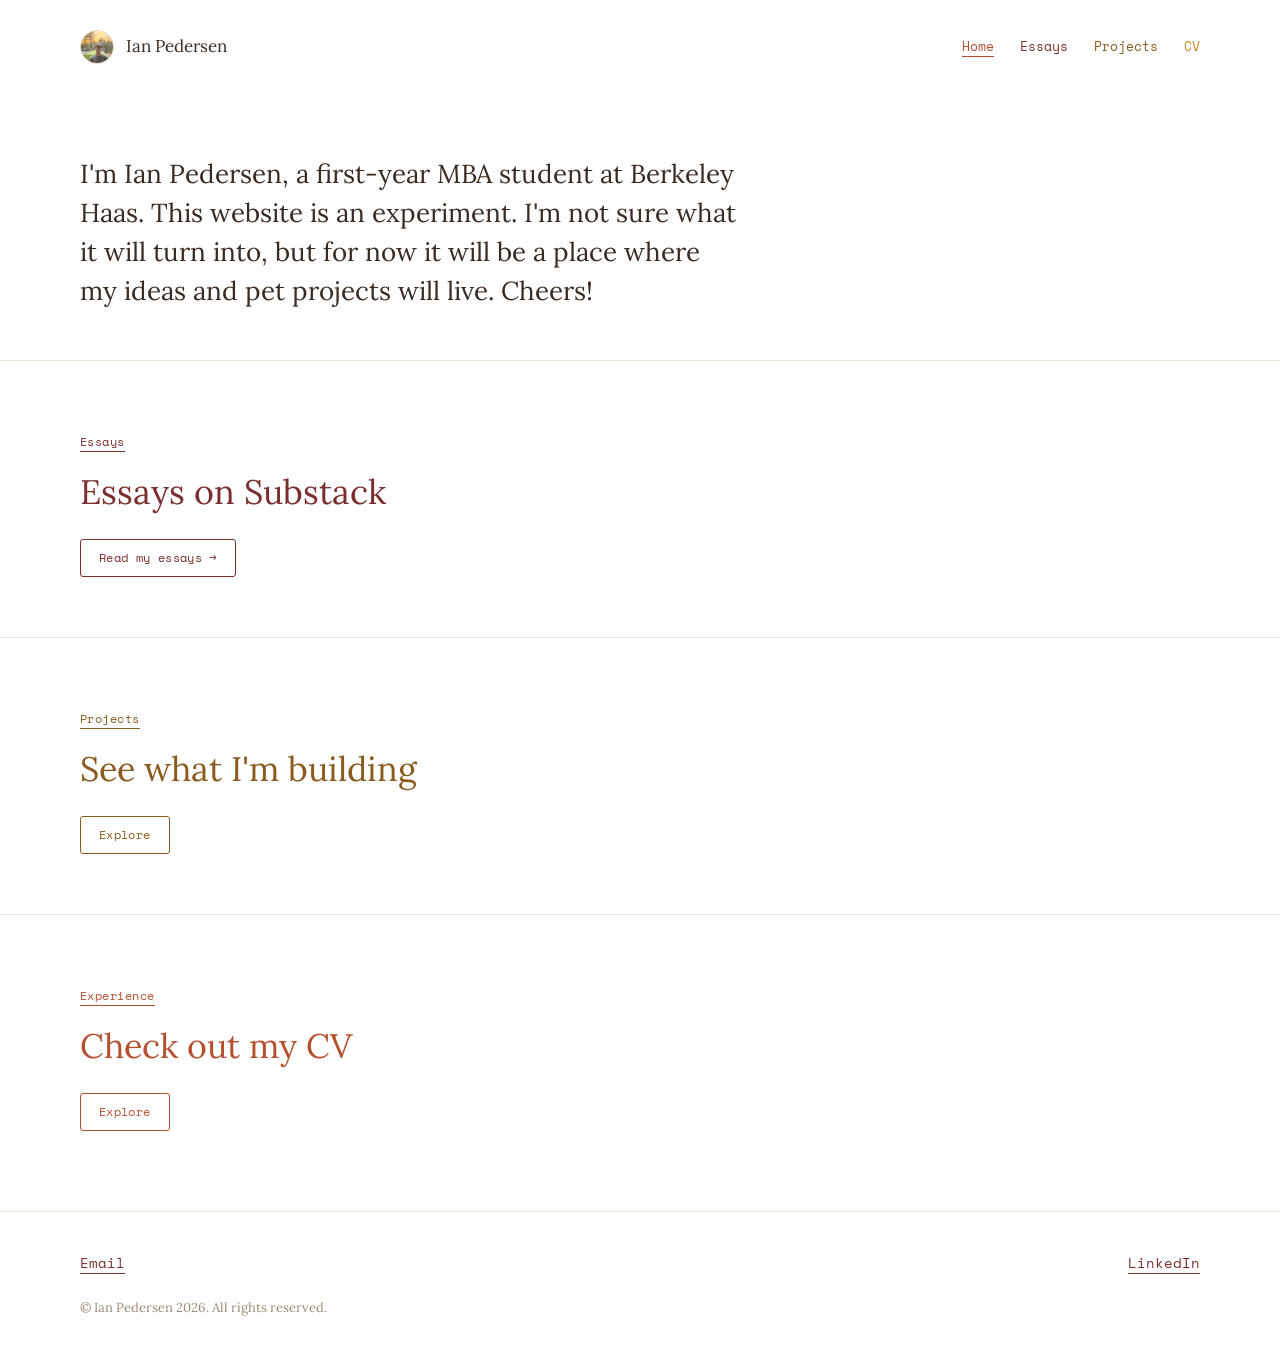
==== commit 0afe0df6: "Rename Writing page to Essays; link home row to it internally - writing.html -> essays.html, nav lab" ====
--- a/index.html
+++ b/index.html
@@ -20,7 +20,7 @@
     </div>
     <nav class="nav mono">
       <a href="index.html" class="current c-rust">Home</a>
-      <a href="writing.html" class="c-maroon">Writing</a>
+      <a href="essays.html" class="c-maroon">Essays</a>
       <a href="projects.html" class="c-ochre">Projects</a>
       <a href="background.html" class="c-amber">CV</a>
     </nav>
@@ -34,12 +34,12 @@
 </div>
 
 <div class="divider"></div>
-<a href="https://ianpedersen2.substack.com" target="_blank" rel="noopener" class="feature-row theme-maroon">
+<a href="essays.html" class="feature-row theme-maroon">
   <div class="wrap">
     <div class="feature-row-pad">
       <p class="row-eyebrow mono">Essays</p>
       <h2>Essays on Substack</h2>
-      <span class="pill-static mono">Read on Substack &rarr;</span>
+      <span class="pill-static mono">Read my essays &rarr;</span>
     </div>
   </div>
 </a>
@@ -66,15 +66,6 @@
   </div>
 </a>
 
-<div class="divider"><div class="wrap"></div></div>
-<div class="wrap">
-  <div style="padding: 60px 0;">
-    <a href="background.html" class="pill c-fg">
-      <span class="mono">See my background</span>
-    </a>
-  </div>
-</div>
-
 <footer class="site-footer">
   <div class="wrap">
     <div class="footer-links mono">
--- a/style.css
+++ b/style.css
@@ -98,7 +98,6 @@
 .c-maroon { color: var(--maroon); }
 .c-ochre { color: var(--ochre); }
 .c-amber { color: var(--amber); }
-.c-fg { color: var(--fg); }
 
 /* Pill buttons */
 .pill {
@@ -402,12 +401,12 @@
   color: var(--muted2);
 }
 
-/* Writing page */
-.writing-body {
+/* Essays page */
+.essays-body {
   padding: 70px 0;
 }
 
-.writing-body > p.intro {
+.essays-body > p.intro {
   margin: 0 0 28px;
   font-size: 26px;
   line-height: 1.5;
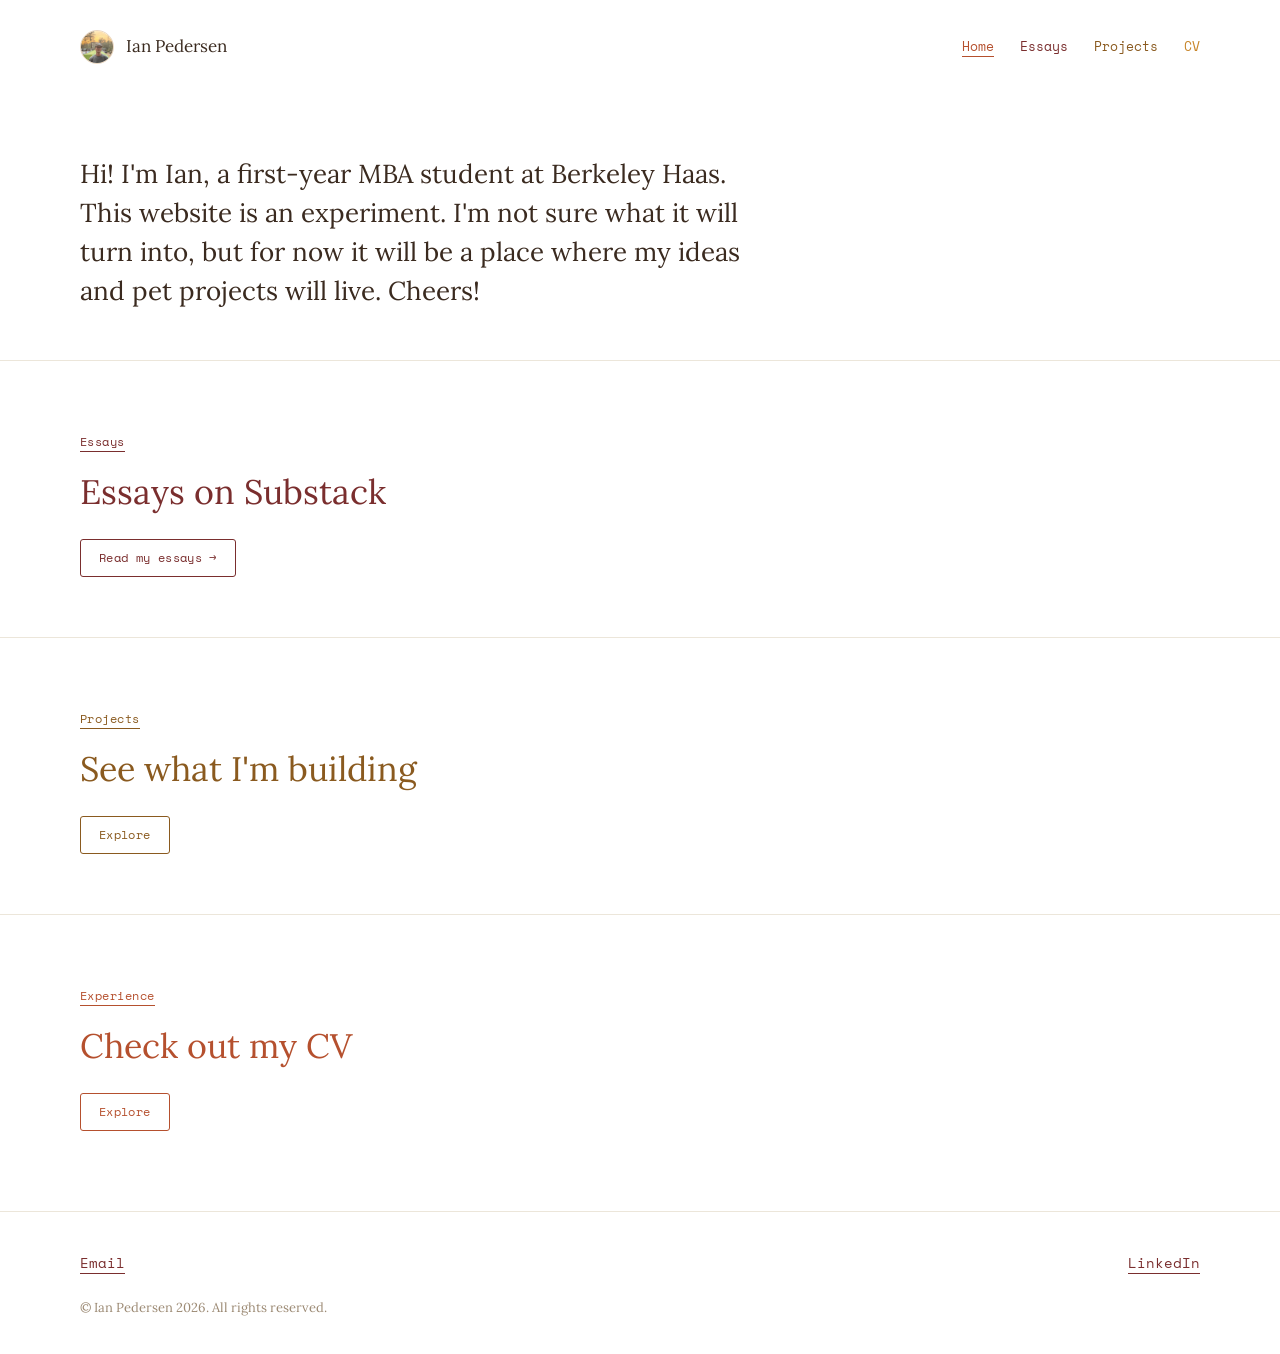
==== commit bf7e3b87: "Update home page hero copy" ====
--- a/index.html
+++ b/index.html
@@ -29,7 +29,7 @@
 
 <div class="wrap">
   <div class="home-hero">
-    <p>I'm Ian Pedersen, a first-year MBA student at Berkeley Haas. This website is an experiment. I'm not sure what it will turn into, but for now it will be a place where my ideas and pet projects will live. Cheers!</p>
+    <p>Hi! I'm Ian, a first-year MBA student at Berkeley Haas. This website is an experiment. I'm not sure what it will turn into, but for now it will be a place where my ideas and pet projects will live. Cheers!</p>
   </div>
 </div>
 
